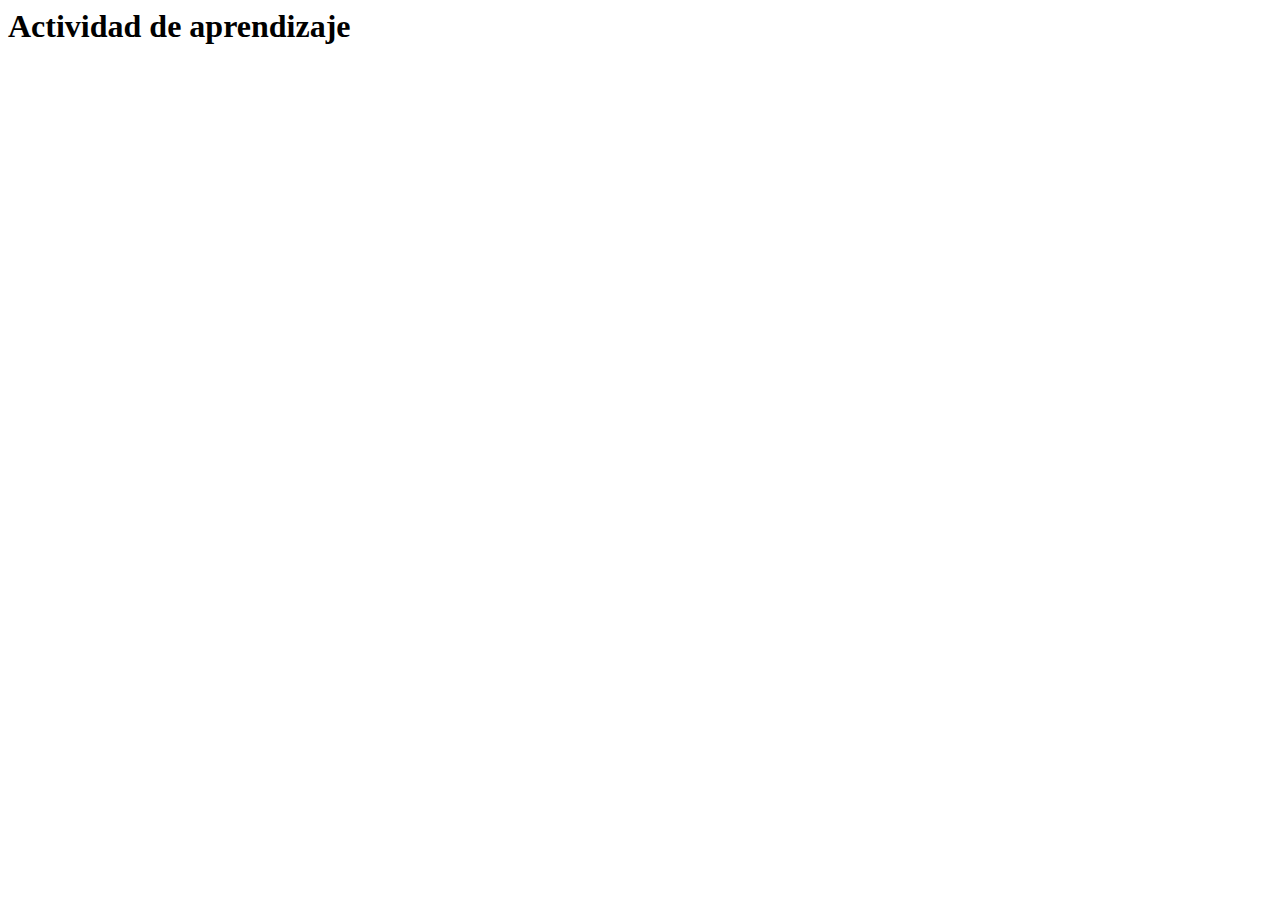
==== public/actividades/actividad.html @ 60d37651 "Initial commit" ====
<html lang="en">
<head>
  <meta charset="UTF-8">
  <meta http-equiv="X-UA-Compatible" content="IE=edge">
  <meta name="viewport" content="width=device-width, initial-scale=1.0">
  <title>Actividad de aprendizaje</title>
</head>
<body>
  <h1>Actividad de aprendizaje</h1>
</body>
</html>
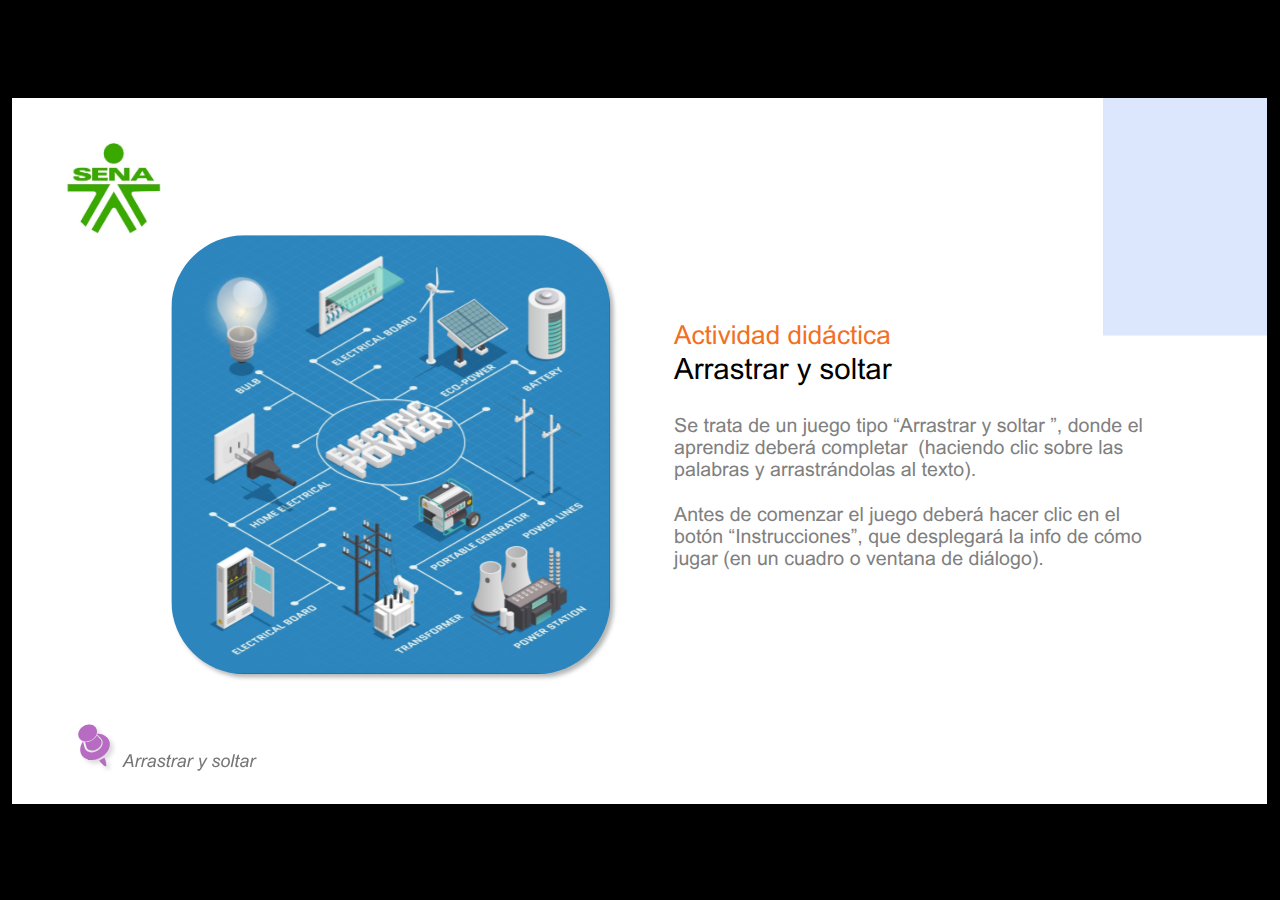
==== commit d29295b3: "actividad" ====
--- a/public/actividades/actividad.html
+++ b/public/actividades/actividad.html
@@ -1,11 +1,421 @@
-<html lang="en">
+﻿<!doctype html>
+<html lang="es">
 <head>
-  <meta charset="UTF-8">
-  <meta http-equiv="X-UA-Compatible" content="IE=edge">
-  <meta name="viewport" content="width=device-width, initial-scale=1.0">
-  <title>Actividad de aprendizaje</title>
+  <meta charset="utf-8">
+  <!-- Creado con Storyline 360 - http://www.articulate.com  -->
+  <!-- version: 3.77.30587.0 -->
+  <title>AD_CF015_G_E_E</title>
+  <meta http-equiv="x-ua-compatible" content="IE=edge"/>
+  <meta name="viewport" content="width=device-width,initial-scale=1,user-scalable=no,shrink-to-fit=no,minimal-ui"/>
+  <meta name="apple-mobile-web-app-capable" content="yes"/>
+  <style>
+    html, body { height: 100%; padding: 0; margin: 0 }
+    #app { height: 100%; width: 100%; }
+  </style>
+
+  <script>
+    window.DS = {};
+    window.globals = {
+      DATA_PATH_BASE: '',
+      HAS_FRAME: true,
+      HAS_SLIDE: true,
+
+      lmsPresent: false,
+      tinCanPresent: false,
+      cmi5Present: false,
+      aoSupport: false,
+      scale: 'show all',
+      captureRc: false,
+      browserSize: 'optimal',
+      bgColor: '#000000',
+      features: 'AccessibleVideo,ConnectionMessages,DropIn1,DropIn2,FullScreenToggle,LayerPresentAsDialog,MultipleQuizTracking,PlayerSpeedControl,StreamingVideo,UpdatedThemeEditor,UseAudioElement,VideoSync',
+      themeName: 'classic',
+      preloaderColor: '#FFFFFF',
+      suppressAnalytics: false,
+      productChannel: 'stable',
+      publishSource: 'storyline',
+      aid: 'aid|5304b41d-7af7-4125-b8d1-83eb222823e2',
+      cid: 'c2c3273f-d2d9-438e-9fad-5f91f4841ab1',
+      playerVersion: '3.77.30587.0',
+      publishTimestamp: '2023-07-06T03:19:06.7596222Z',
+      maxIosVideoElements: 10,
+      connectionSettings: { mode: 'disabled' },
+
+      
+      parseParams: function(qs) {
+        if (window.globals.parsedParams != null) {
+          return window.globals.parsedParams;
+        }
+        qs = (qs || window.location.search.substr(1)).split('+').join(' ');
+        var params = {},
+            tokens,
+            re = /[?&]?([^=]+)=([^&]*)/g;
+
+        while (tokens = re.exec(qs)) {
+          params[decodeURIComponent(tokens[1]).trim()] =
+            decodeURIComponent(tokens[2]).trim();
+        }
+        window.globals.parsedParams = params;
+        return params;
+      }
+
+    };
+  </script>
+  <script>
+    var isIe11 = ('ActiveXObject' in window || window.MSBlobBuilder != null)
+      && window.msCrypto != null && !window.ActiveXObject;
+    if (isIe11) {
+      window.globals.unsupportedBrowser = true;
+      document.write(atob('[base64]'));
+    }
+  </script>
+  
+  <script>window.THREE = { };</script>
+  
 </head>
-<body>
-  <h1>Actividad de aprendizaje</h1>
+<body style="background: #000000" class="cs-HTML theme-classic">
+  <!-- 360 -->
+  <script>!function(){var e,i=/iPhone/i,o=/iPod/i,n=/iPad/i,t=/\biOS-universal(?:.+)Mac\b/i,r=/\bAndroid(?:.+)Mobile\b/i,a=/Android/i,d=/(?:SD4930UR|\bSilk(?:.+)Mobile\b)/i,p=/Silk/i,l=/Windows Phone/i,u=/\bWindows(?:.+)ARM\b/i,b=/BlackBerry/i,s=/BB10/i,c=/Opera Mini/i,f=/\b(CriOS|Chrome)(?:.+)Mobile/i,h=/Mobile(?:.+)Firefox\b/i,v=function(e){return void 0!==e&&"MacIntel"===e.platform&&"number"==typeof e.maxTouchPoints&&e.maxTouchPoints>1&&"undefined"==typeof MSStream};e=function(e){var m={userAgent:"",platform:"",maxTouchPoints:0};e||"undefined"==typeof navigator?"string"==typeof e?m.userAgent=e:e&&e.userAgent&&(m={userAgent:e.userAgent,platform:e.platform,maxTouchPoints:e.maxTouchPoints||0}):m={userAgent:navigator.userAgent,platform:navigator.platform,maxTouchPoints:navigator.maxTouchPoints||0};var g=m.userAgent,y=g.split("[FBAN");void 0!==y[1]&&(g=y[0]),void 0!==(y=g.split("Twitter"))[1]&&(g=y[0]);var A=function(e){return function(i){return i.test(e)}}(g),w={apple:{phone:A(i)&&!A(l),ipod:A(o),tablet:!A(i)&&(A(n)||v(m))&&!A(l),universal:A(t),device:(A(i)||A(o)||A(n)||A(t)||v(m))&&!A(l)},amazon:{phone:A(d),tablet:!A(d)&&A(p),device:A(d)||A(p)},android:{phone:!A(l)&&A(d)||!A(l)&&A(r),tablet:!A(l)&&!A(d)&&!A(r)&&(A(p)||A(a)),device:!A(l)&&(A(d)||A(p)||A(r)||A(a))||A(/\bokhttp\b/i)},windows:{phone:A(l),tablet:A(u),device:A(l)||A(u)},other:{blackberry:A(b),blackberry10:A(s),opera:A(c),firefox:A(h),chrome:A(f),device:A(b)||A(s)||A(c)||A(h)||A(f)},any:!1,phone:!1,tablet:!1};return w.any=w.apple.device||w.android.device||w.windows.device||w.other.device,w.phone=w.apple.phone||w.android.phone||w.windows.phone,w.tablet=w.apple.tablet||w.android.tablet||w.windows.tablet,w}(),"object"==typeof exports&&"undefined"!=typeof module?module.exports=e:"function"==typeof define&&define.amd?define((function(){return e})):this.isMobile=e}();
+    window.isMobile.apple.tablet = window.isMobile.apple.tablet ||
+      (navigator.platform === 'MacIntel' && navigator.maxTouchPoints > 1);
+    window.isMobile.apple.device = window.isMobile.apple.device || window.isMobile.apple.tablet;
+    window.isMobile.tablet = window.isMobile.tablet || window.isMobile.apple.tablet;
+    window.isMobile.any = window.isMobile.any || window.isMobile.apple.tablet;
+  </script>
+
+  <div id="focus-sink" tabindex="-1"></div>
+
+  <div id="preso"></div>
+  <script>
+    (function() {
+
+      var classTypes = [ 'desktop', 'mobile', 'phone', 'tablet' ];
+
+      var addDeviceClasses = function(prefix, testObj) {
+        var curr, i;
+        for (i = 0; i < classTypes.length; i++) {
+          curr = classTypes[i];
+          if (testObj[curr]) {
+            document.body.classList.add(prefix + curr);
+          }
+        }
+      };
+
+      var params = window.globals.parseParams(),
+          isDevicePreview = params.devicepreview === '1',
+          isPhoneOverride = params.deviceType === 'phone' || (isDevicePreview && params.phone == '1'),
+          isTabletOverride = (params.deviceType === 'tablet' || isDevicePreview) && !isPhoneOverride,
+          isMobileOverride = isPhoneOverride || isTabletOverride;
+
+      var deviceView = {
+        desktop: !window.isMobile.any && !isMobileOverride,
+        mobile: window.isMobile.any || isMobileOverride,
+        phone: isPhoneOverride || (window.isMobile.phone && !isTabletOverride),
+        tablet: isTabletOverride || window.isMobile.tablet
+      };
+
+      window.globals.deviceView = deviceView;
+      window.isMobile.desktop = !window.isMobile.any;
+      window.isMobile.mobile = window.isMobile.any;
+
+      addDeviceClasses('view-', deviceView);
+
+    })();
+  </script>
+  
+  <script src='story_content/user.js' type=text/javascript></script>
+  <div class="slide-loader"></div>
+
+  <script>
+    if (window.globals.deviceView.isMobile) { var doc = document, loader = doc.body.querySelector('.slide-loader'); [ 1, 2, 3 ].forEach(function(n) { var d = doc.createElement('div'); d.style.backgroundColor = window.globals.preloaderColor; d.classList.add('mobile-loader-dot'); d.classList.add('dot' + n); loader.appendChild(d); }); }
+  </script>
+
+  <div class="mobile-load-title-overlay" style="display: none">
+    <div class="mobile-load-title">AD_CF015_G_E_E</div>
+  </div>
+
+  <div class="mobile-chrome-warning"></div>
+
+  
+<style>
+  .warn-connection-dialog {
+    display: none;
+    background: transparent;
+    pointer-events: none;
+    position: fixed;
+    left: 0;
+    top: 0;
+    width: 100%;
+    height: 100%;
+    z-index: 999;
+  }
+
+  .warn-connection-content {
+    border-radius: 4px;
+    background: white;
+    border: 1px solid #E7E7E7;
+    color: #333333;
+    box-shadow: 0 2px 4px rgba(0, 0, 0, 0.25);
+    transition: all 150ms ease-out;
+    position: absolute;
+    white-space: nowrap;
+  }
+
+  .view-phone.is-landscape .warn-connection-content {
+    left: 23px;
+    bottom: 23px;
+  }
+
+  .view-tablet.is-landscape .warn-connection-content {
+    left: 50%;
+    top: 20px;
+    transform: translateX(-50%);
+  }
+
+  .is-portrait .warn-connection-content {
+    transform: translate(-50%, calc(-100% - 15px));
+  }
+
+  .warn-connection-content p {
+    display: inline-block;
+    margin: 0 8px 0 0;
+    line-height: 33px;
+    font-size: 11px;
+  }
+
+  .warn-connection-content svg {
+    position: relative;
+    vertical-align: middle;
+    margin: 0 2px 2px 8px;
+  }
+
+  .view-desktop .warn-connection-content {
+    left: 1.5em;
+    bottom: 1.5em;
+  }
+
+  .view-desktop .warn-connection-content p {
+    font-size: 1.1em;
+  }
+
+  .is-offline .warn-connection-dialog {
+    display: block;
+  }
+
+  .is-offline .cs-panel * {
+    pointer-events: none !important;
+  }
+
+  .is-offline .cs-panel {
+    pointer-events: all !important;
+  }
+
+  .is-offline #nav-controls * {
+    pointer-events: none !important;
+  }
+
+  .is-offline #nav-controls {
+    pointer-events: all !important;
+  }
+</style>
+
+<div class="warn-connection-dialog">
+  <div class="warn-connection-content">
+    <svg width="17" height="15" viewBox="0 0 17 15" xmlns="http://www.w3.org/2000/svg">
+      <path fill="#8F0000" stroke="white" d="M16.07,12.98 L15.88,12.23 L9.51,1.21 C8.97,0.26,7.6,0.26,7.06,1.21 L0.69,12.23 C0.15,13.16,0.81,14.36,1.91,14.36 H14.65 C15.47,14.36,16.05,13.7,16.07,12.98 Z"/>
+      <path fill="white" stroke="white" d="M8.58,5.5 C8.35,5.28,8.5,5.35,8.21,5.32 C8.09,5.35,7.97,5.49,7.96,5.67 C7.97,5.79,7.98,5.92,7.98,6.04 L7.98,6.04 C7.99,6.17,8,6.31,8.01,6.43 L8.01,6.44 C8.03,6.92,8.06,7.41,8.09,7.9 L8.09,7.9 C8.12,8.39,8.14,8.88,8.17,9.37 C8.17,9.39,8.18,9.42,8.2,9.44 C8.23,9.46,8.25,9.47,8.28,9.47 C8.31,9.47,8.34,9.46,8.35,9.44 C8.37,9.43,8.38,9.4,8.39,9.35 L8.39,9.34 C8.39,9.24,8.4,9.15,8.4,9.05 L8.4,9.05 C8.41,8.96,8.41,8.86,8.42,8.75 C8.43,8.44,8.45,8.12,8.47,7.81 L8.47,7.81 C8.49,7.49,8.51,7.18,8.53,6.87 C8.55,6.46,8.56,6.05,8.59,5.64 L8.6,5.62 C8.6,5.57,8.59,5.53,8.58,5.5 L8.21,5.32 Z"/>
+      <circle fill="white" stroke="white" cx="8.3" cy="11.35" r="0.3"/>
+    </svg>
+    <p>You are offline. Trying to reconnect...</p>
+  </div>
+</div>
+
+<script>
+  (function() {
+    window.DS.connection = {
+      warningShown: false,
+      assets: {},
+      loadingAssetGroup: false,
+      retryDelay: 500
+    };
+
+    var connectionSettings = window.globals.connectionSettings || {};
+
+    // The `window.globals.features` variable must be set in `webpack.dev.config` when testing locally - it is not enough
+    // to have it in the data - but it must be set there as well.
+    var useConnectionMessages = window.AbortController != null &&
+      window.location.protocol != 'file:' &&
+      window.globals.features.indexOf('ConnectionMessages') != -1 &&
+      connectionSettings.mode === 'normal';
+
+    window.DS.connection.useConnectionMessages = useConnectionMessages
+
+    var assetCount = 0;
+    var checkLoadedId;
+
+
+    if (useConnectionMessages && connectionSettings != null) {
+      var contentEl = document.querySelector('.warn-connection-content');
+      var messageEl = contentEl.querySelector('p')
+
+      if (connectionSettings.useDarkTheme) {
+        contentEl.style.borderColor = '#BABBBA';
+        contentEl.style.backgroundColor = '#282828';
+        contentEl.style.color = '#FFFFFF';
+      }
+
+      if (connectionSettings.message != null) {
+        messageEl.textContent = window.decodeURIComponent(connectionSettings.message);
+      }
+    }
+
+    function checkAssetsReady() {
+      for (var i in DS.connection.assets) {
+        if (!DS.connection.assets[i].success) {
+          return false;
+        }
+      }
+      return true;
+    }
+
+    function stopAssetGroup() {
+      if (!useConnectionMessages) { return; }
+
+      assetCount = 0;
+
+      DS.connection.oldAssetGroup = DS.connection.assets;
+      DS.connection.assets = {};
+      DS.connection.loadingAssetGroup = false;
+      clearInterval(checkLoadedId);
+    }
+
+    function startAssetGroup() {
+      if (!useConnectionMessages) { return; }
+      var ticks = 0;
+      clearInterval(checkLoadedId);
+      checkLoadedId = setInterval(function() {
+        var loaded = 0;
+        if (assetCount === 0 && loaded === 0) {
+          clearInterval(checkLoadedId);
+          return;
+        }
+
+        for (var i in DS.connection.assets) {
+          if (DS.connection.assets[i].success) {
+            loaded++;
+          }
+        }
+
+        if (assetCount === loaded && checkAssetsReady()) {
+          for (var i in DS.connection.assets) {
+            if (DS.connection.assets[i].action) {
+              DS.connection.assets[i].action();
+            }
+          }
+          hideWarning();
+          stopAssetGroup();
+        }
+      }, 100)
+    }
+
+    function requiredAsset(url, action, retry, type) {
+      if (!useConnectionMessages) { return; }
+      if (DS.connection.assets[url]) { return; }
+
+      DS.connection.assets[url] = {
+        success: false, action: action, retry: retry, type: type
+      };
+      assetCount = Object.keys(DS.connection.assets).length;
+      if (!DS.connection.loadingAssetGroup) {
+        startAssetGroup();
+      }
+      DS.connection.loadingAssetGroup = true;
+    }
+
+    function assetLoaded(url) {
+      if (!useConnectionMessages) { return; }
+      if (DS.connection.assets[url]) {
+        DS.connection.assets[url].success = true;
+      }
+    }
+
+    function assetFailed(url) {
+      if (!useConnectionMessages) { return; }
+      if (!DS.connection.assets[url]) {
+        if (/\.js$/.test(url) && url.indexOf('transcripts') === -1) {
+          setTimeout(function() {
+            if (DS.connection.lastSlideLoaded != null) {
+              DS.connection.lastSlideLoaded();
+            }
+          }, DS.connection.retryDelay);
+        }
+        return;
+      }
+      if (!DS.connection.warningShown) { showWarning(); }
+      if (DS.connection.assets[url].retry) {
+        setTimeout(function() {
+          if (!DS.connection.assets[url].success) {
+            DS.connection.assets[url].retry()
+          }
+        }, DS.connection.retryDelay);
+      }
+    }
+
+    function hideWarning() {
+      document.body.classList.remove('is-offline');
+      DS.connection.warningShown = false;
+    }
+    DS.connection.hideWarning = hideWarning
+
+    function showWarning(btn) {
+      document.body.classList.add('is-offline')
+      DS.connection.warningShown = true;
+      updateWarningPosition();
+    }
+
+    function updateWarningPosition() {
+      if (!DS.connection.warningShown) {
+        return;
+      }
+
+      var isPortrait = document.body.classList.contains('is-portrait');
+      var warningEl = document.querySelector('.warn-connection-content');
+
+      if (isPortrait) {
+        var slide = document.querySelector('.primary-slide');
+        var slideRect = slide.getBoundingClientRect();
+
+        warningEl.style.top = `${slideRect.top}px`
+        warningEl.style.left = `${slideRect.left + slideRect.width / 2}px`
+      } else {
+        warningEl.style.top = null;
+        warningEl.style.left = null;
+      }
+
+      window.requestAnimationFrame(updateWarningPosition);
+    }
+
+    // these will all be noops if the feature flag isn't set in
+    // the data and `window.globals.features`
+    DS.connection.requiredAsset = requiredAsset;
+    DS.connection.assetLoaded = assetLoaded;
+    DS.connection.assetFailed = assetFailed;
+    DS.connection.stopAssetGroup = stopAssetGroup;
+    DS.connection.startAssetGroup = startAssetGroup;
+  })();
+</script>
+
+
+  <script>
+    
+    if (window.autoSpider && window.vInterfaceObject) {
+      document.querySelector('.mobile-load-title-overlay').style.display = 'none';
+    }
+  </script>
+
+  
+
+  <link rel="stylesheet" href="html5/data/css/output.min.css" data-noprefix/>
 </body>
-</html>+<script src="html5/lib/scripts/bootstrapper.min.js"></script>
+</html>
--- a/public/actividades/html5/data/css/output.min.css
+++ b/public/actividades/html5/data/css/output.min.css
@@ -0,0 +1,574 @@
+@font-face {
+  font-family: 'Open SansBold CharsBold19BE3D9F';
+  src: url('[data-uri]');
+  font-style: normal;
+  font-weight: normal;
+}
+@font-face {
+  font-family: 'Open Sans Charset1_ 6D67644F7CE';
+  src: url('[data-uri]');
+  font-style: normal;
+  font-weight: normal;
+}
+@font-face {
+  font-family: 'Arial Charset1_ 6kqrrc6E62C369C';
+  src: url('[data-uri]');
+  font-style: normal;
+  font-weight: normal;
+}
+@font-face {
+  font-family: 'ArialItalic CharsItalic16A44EBC';
+  src: url('[data-uri]');
+  font-style: normal;
+  font-weight: normal;
+}
+@font-face {
+  font-family: 'ArialBold Charset1_BoldE3EF1540';
+  src: url('[data-uri]');
+  font-style: normal;
+  font-weight: normal;
+}
+@font-face {
+  font-family: 'ArialBoldItalic CItalicF094798F';
+  src: url('[data-uri]');
+  font-style: normal;
+  font-weight: normal;
+}
+@font-face {
+  font-family: 'RobotoBold Charset1BoldBE0FC131';
+  src: url('[data-uri]');
+  font-style: normal;
+  font-weight: normal;
+}
+@font-face {
+  font-family: 'Roboto Charset1_ 6kxgXE8F2CD420';
+  src: url('[data-uri]');
+  font-style: normal;
+  font-weight: normal;
+}
+@font-face {
+  font-family: 'Nirmala UIBold CharBoldAA6E73A5';
+  src: url('[data-uri]');
+  font-style: normal;
+  font-weight: normal;
+}
+@font-face {
+  font-family: 'Arial Charset0_v8wz5YMo9EE9FF07';
+  src: url('[data-uri]');
+  font-style: normal;
+  font-weight: normal;
+}
+@font-face {
+  font-family: 'ArialItalic CharsItalicBB837691';
+  src: url('[data-uri]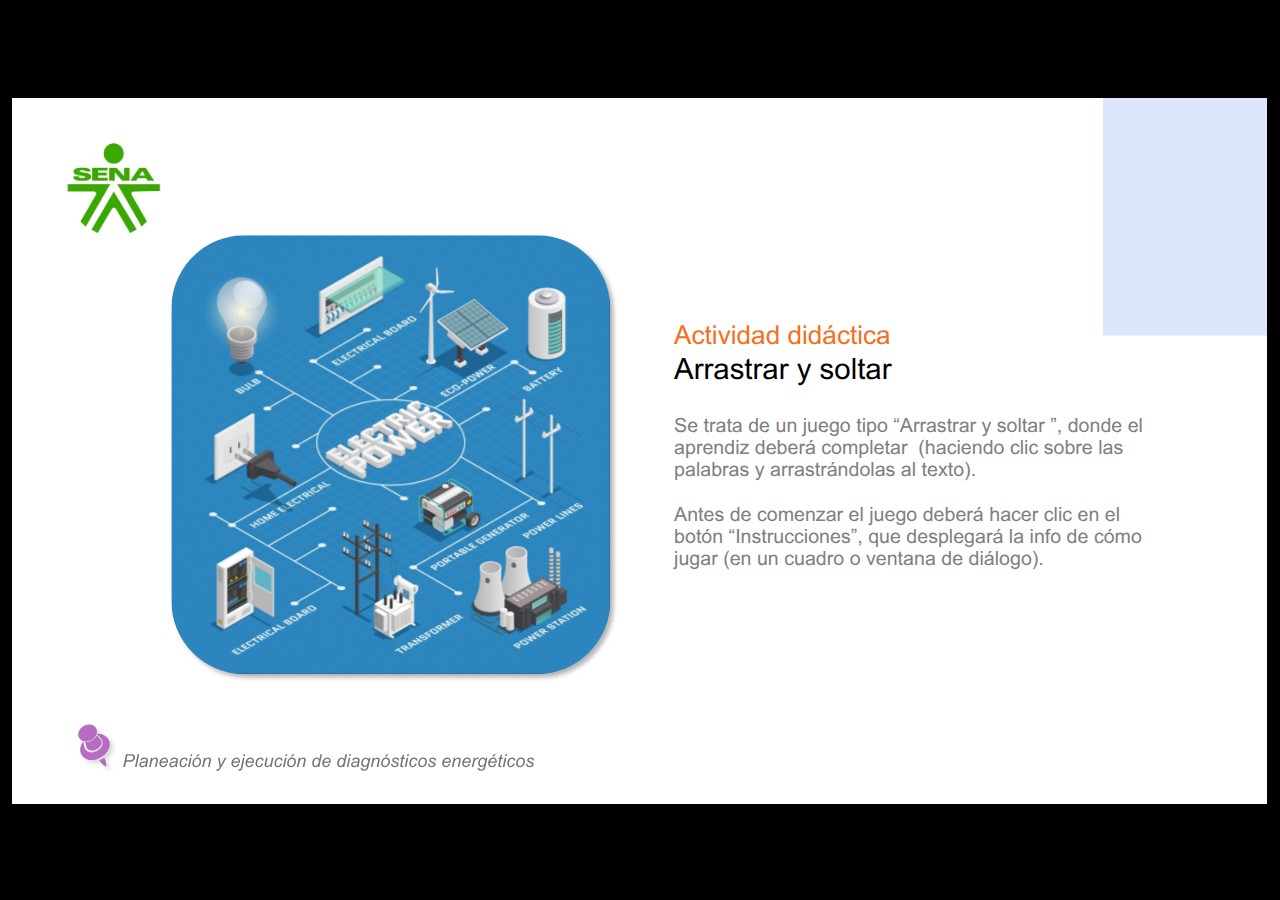
==== commit 0a4d15ec: "Update hallazgos" ====
--- a/public/actividades/actividad.html
+++ b/public/actividades/actividad.html
@@ -3,8 +3,8 @@
 <head>
   <meta charset="utf-8">
   <!-- Creado con Storyline 360 - http://www.articulate.com  -->
-  <!-- version: 3.77.30587.0 -->
-  <title>AD_CF015_G_E_E</title>
+  <!-- version: 3.75.30269.0 -->
+  <title>Actividad did&#225;ctica</title>
   <meta http-equiv="x-ua-compatible" content="IE=edge"/>
   <meta name="viewport" content="width=device-width,initial-scale=1,user-scalable=no,shrink-to-fit=no,minimal-ui"/>
   <meta name="apple-mobile-web-app-capable" content="yes"/>
@@ -28,7 +28,7 @@
       captureRc: false,
       browserSize: 'optimal',
       bgColor: '#000000',
-      features: 'AccessibleVideo,ConnectionMessages,DropIn1,DropIn2,FullScreenToggle,LayerPresentAsDialog,MultipleQuizTracking,PlayerSpeedControl,StreamingVideo,UpdatedThemeEditor,UseAudioElement,VideoSync',
+      features: 'AccessibleVideo,BackgroundAudio,ConnectionMessages,FullScreenToggle,InsertSvgPicture,LayerPresentAsDialog,MultipleQuizTracking,PlayerSpeedControl,StreamingVideo,UpdatedThemeEditor,UseAudioElement,VideoTranscripts',
       themeName: 'classic',
       preloaderColor: '#FFFFFF',
       suppressAnalytics: false,
@@ -36,10 +36,10 @@
       publishSource: 'storyline',
       aid: 'aid|5304b41d-7af7-4125-b8d1-83eb222823e2',
       cid: 'c2c3273f-d2d9-438e-9fad-5f91f4841ab1',
-      playerVersion: '3.77.30587.0',
-      publishTimestamp: '2023-07-06T03:19:06.7596222Z',
+      playerVersion: '3.75.30269.0',
+      publishTimestamp: '2023-08-25T19:53:53.5869901Z',
       maxIosVideoElements: 10,
-      connectionSettings: { mode: 'disabled' },
+      connectionSettings: { },
 
       
       parseParams: function(qs) {
@@ -131,7 +131,7 @@
   </script>
 
   <div class="mobile-load-title-overlay" style="display: none">
-    <div class="mobile-load-title">AD_CF015_G_E_E</div>
+    <div class="mobile-load-title">Actividad did&#225;ctica</div>
   </div>
 
   <div class="mobile-chrome-warning"></div>
@@ -239,20 +239,22 @@
       retryDelay: 500
     };
 
-    var connectionSettings = window.globals.connectionSettings || {};
+    // @TODO this is POC code and can be cleaned up a bit more if we move forward
+    // with the feature
+
+
 
     // The `window.globals.features` variable must be set in `webpack.dev.config` when testing locally - it is not enough
     // to have it in the data - but it must be set there as well.
     var useConnectionMessages = window.AbortController != null &&
       window.location.protocol != 'file:' &&
-      window.globals.features.indexOf('ConnectionMessages') != -1 &&
-      connectionSettings.mode === 'normal';
+      window.globals.features.indexOf('ConnectionMessages') != -1;
 
     window.DS.connection.useConnectionMessages = useConnectionMessages
 
     var assetCount = 0;
     var checkLoadedId;
-
+    var connectionSettings = window.globals.connectionSettings;
 
     if (useConnectionMessages && connectionSettings != null) {
       var contentEl = document.querySelector('.warn-connection-content');
@@ -342,7 +344,7 @@
     function assetFailed(url) {
       if (!useConnectionMessages) { return; }
       if (!DS.connection.assets[url]) {
-        if (/\.js$/.test(url) && url.indexOf('transcripts') === -1) {
+        if (/\.js$/.test(url)) {
           setTimeout(function() {
             if (DS.connection.lastSlideLoaded != null) {
               DS.connection.lastSlideLoaded();
--- a/public/actividades/html5/data/css/output.min.css
+++ b/public/actividades/html5/data/css/output.min.css
@@ -1,78 +1,78 @@
 @font-face {
-  font-family: 'Open SansBold CharsBold19BE3D9F';
+  font-family: 'Open SansBold CharsBoldC970D5AA';
   src: url('[data-uri]');
   font-style: normal;
   font-weight: normal;
 }
 @font-face {
-  font-family: 'Open Sans Charset1_ 6D67644F7CE';
-  src: url('[data-uri]');
-  font-style: normal;
-  font-weight: normal;
-}
-@font-face {
-  font-family: 'Arial Charset1_ 6kqrrc6E62C369C';
-  src: url('[data-uri]');
-  font-style: normal;
-  font-weight: normal;
-}
-@font-face {
-  font-family: 'ArialItalic CharsItalic16A44EBC';
-  src: url('[data-uri]');
-  font-style: normal;
-  font-weight: normal;
-}
-@font-face {
-  font-family: 'ArialBold Charset1_BoldE3EF1540';
-  src: url('[data-uri]');
-  font-style: normal;
-  font-weight: normal;
-}
-@font-face {
-  font-family: 'ArialBoldItalic CItalicF094798F';
-  src: url('[data-uri]');
-  font-style: normal;
-  font-weight: normal;
-}
-@font-face {
-  font-family: 'RobotoBold Charset1BoldBE0FC131';
+  font-family: 'Open Sans Charset1_ 60aC12B4BB6';
+  src: url('[data-uri]');
+  font-style: normal;
+  font-weight: normal;
+}
+@font-face {
+  font-family: 'Arial Charset1_ 6ZXgkdA415D872C';
+  src: url('[data-uri]');
+  font-style: normal;
+  font-weight: normal;
+}
+@font-face {
+  font-family: 'ArialItalic CharsItalic9009CB92';
+  src: url('[data-uri]');
+  font-style: normal;
+  font-weight: normal;
+}
+@font-face {
+  font-family: 'ArialBold Charset1_BoldAEFCA16F';
+  src: url('[data-uri]');
+  font-style: normal;
+  font-weight: normal;
+}
+@font-face {
+  font-family: 'ArialBoldItalic CItalicC4821FBA';
+  src: url('[data-uri]');
+  font-style: normal;
+  font-weight: normal;
+}
+@font-face {
+  font-family: 'RobotoBold Charset1BoldFBDA106F';
   src: url('[data-uri]');
   font-style: normal;
   font-weight: normal;
 }
 @font-face {
-  font-family: 'Roboto Charset1_ 6kxgXE8F2CD420';
+  font-family: 'Roboto Charset1_ 5oK2Kd6F895F61';
   src: url('[data-uri]');
   font-style: normal;
   font-weight: normal;
 }
 @font-face {
-  font-family: 'Nirmala UIBold CharBoldAA6E73A5';
-  src: url('[data-uri]');
+  font-family: 'Nirmala UIBold CharBold5C3B160F';
+  src: url('[data-uri]');
   font-style: normal;
   font-weight: normal;
 }
 @font-face {
   font-family: 'Arial Charset0_v8wz5YMo9EE9FF07';
-  src: url('[data-uri]